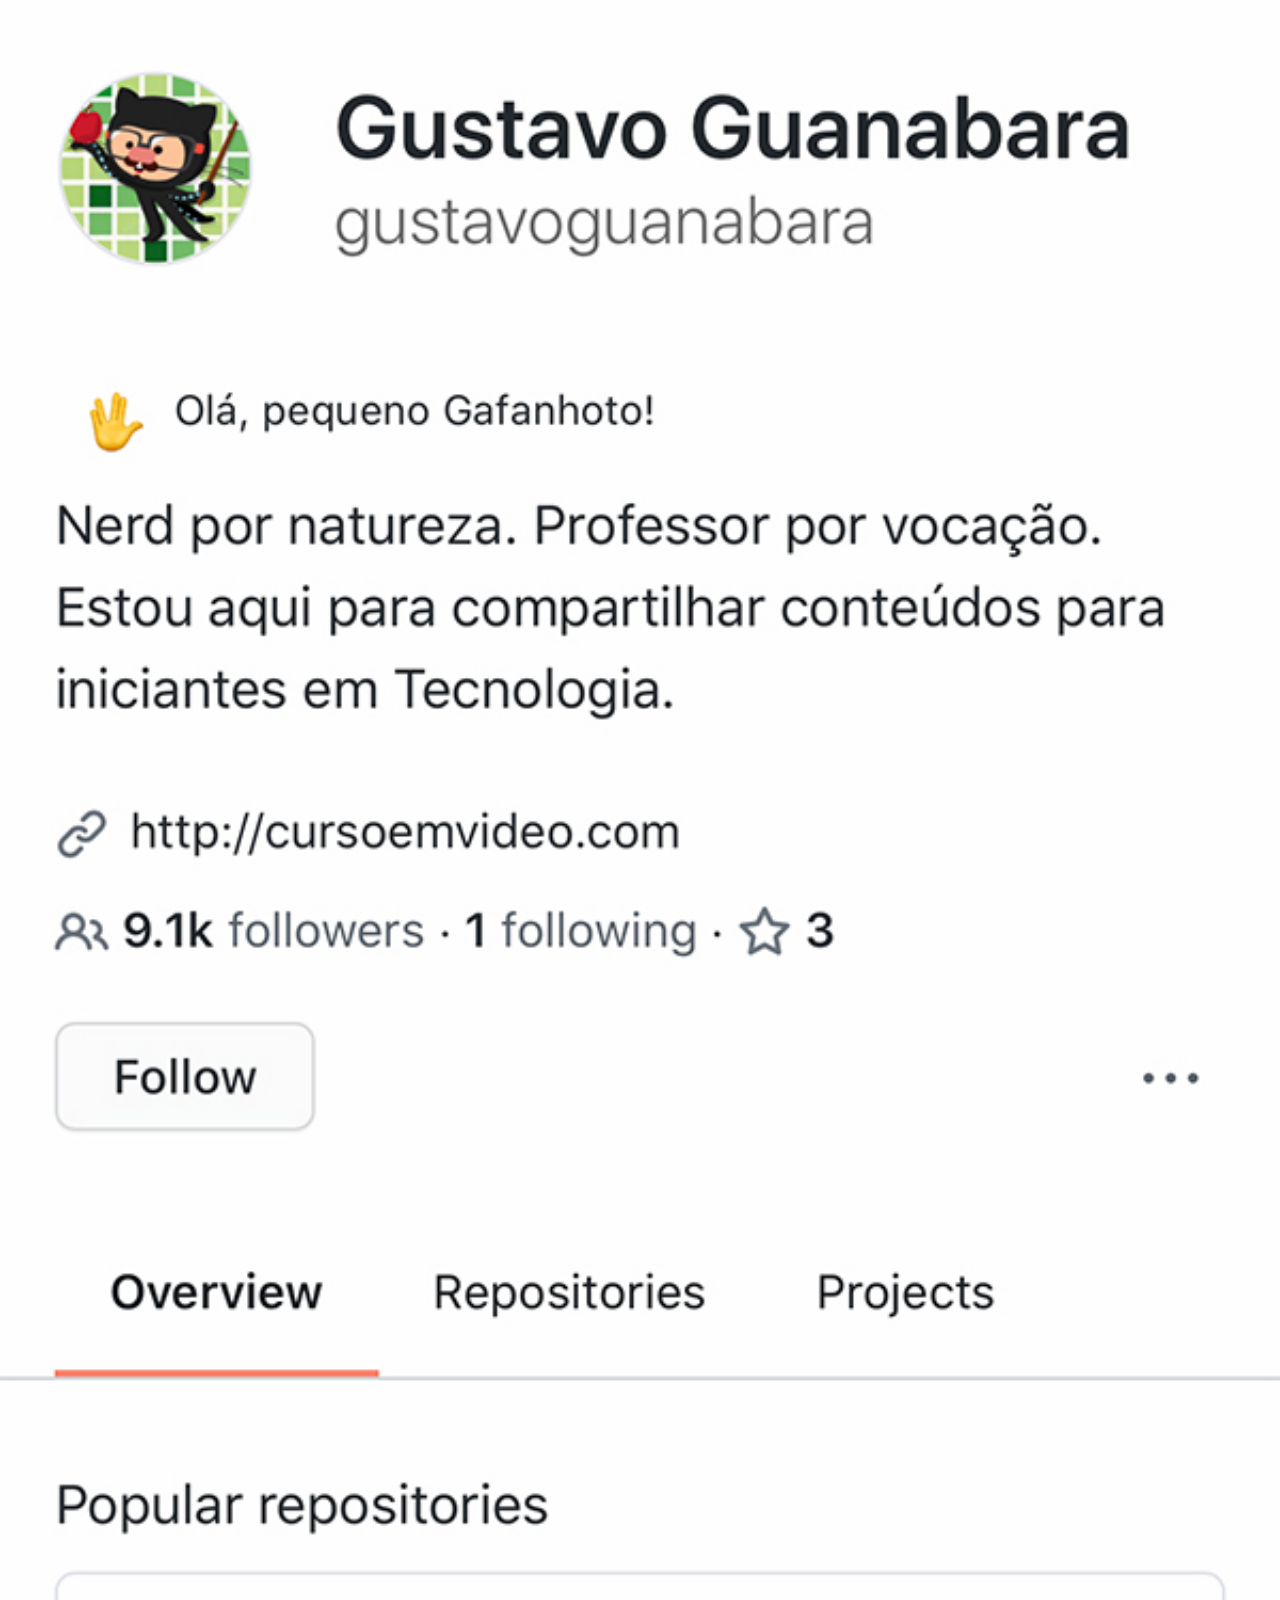
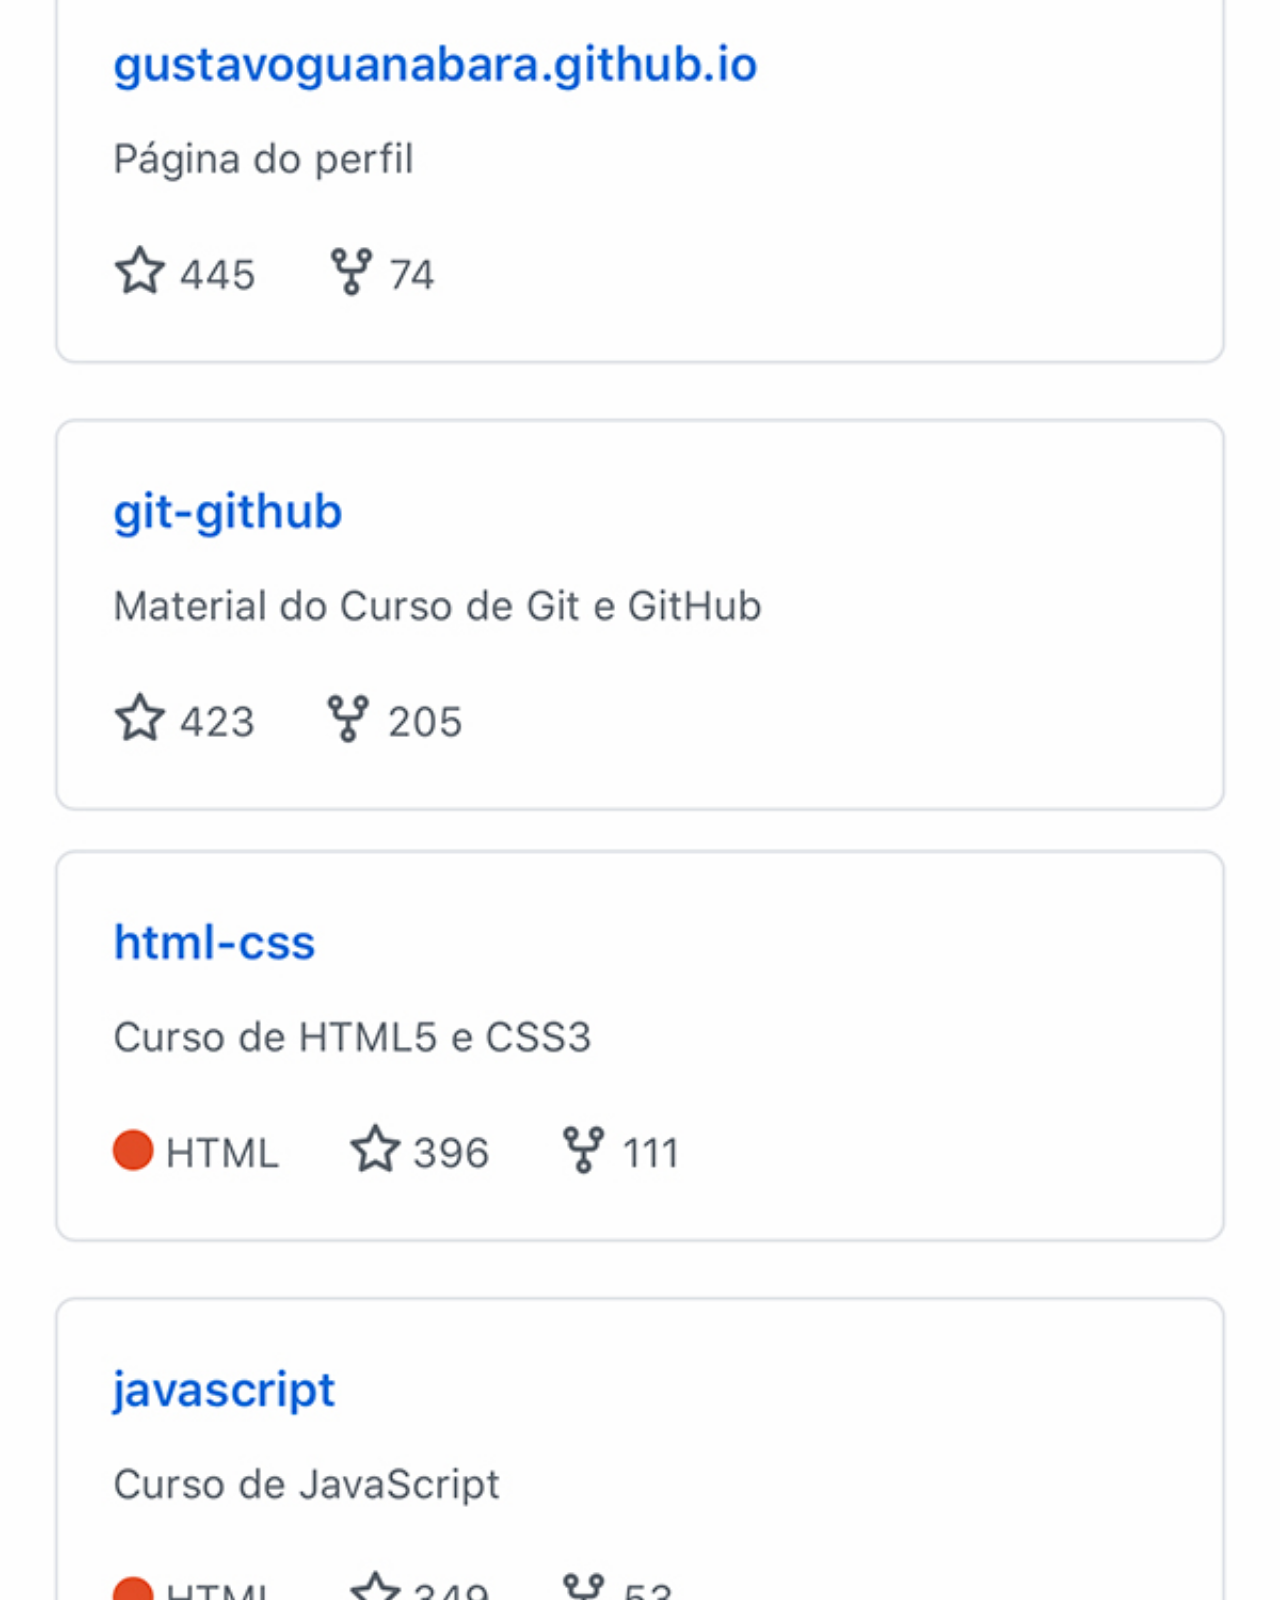
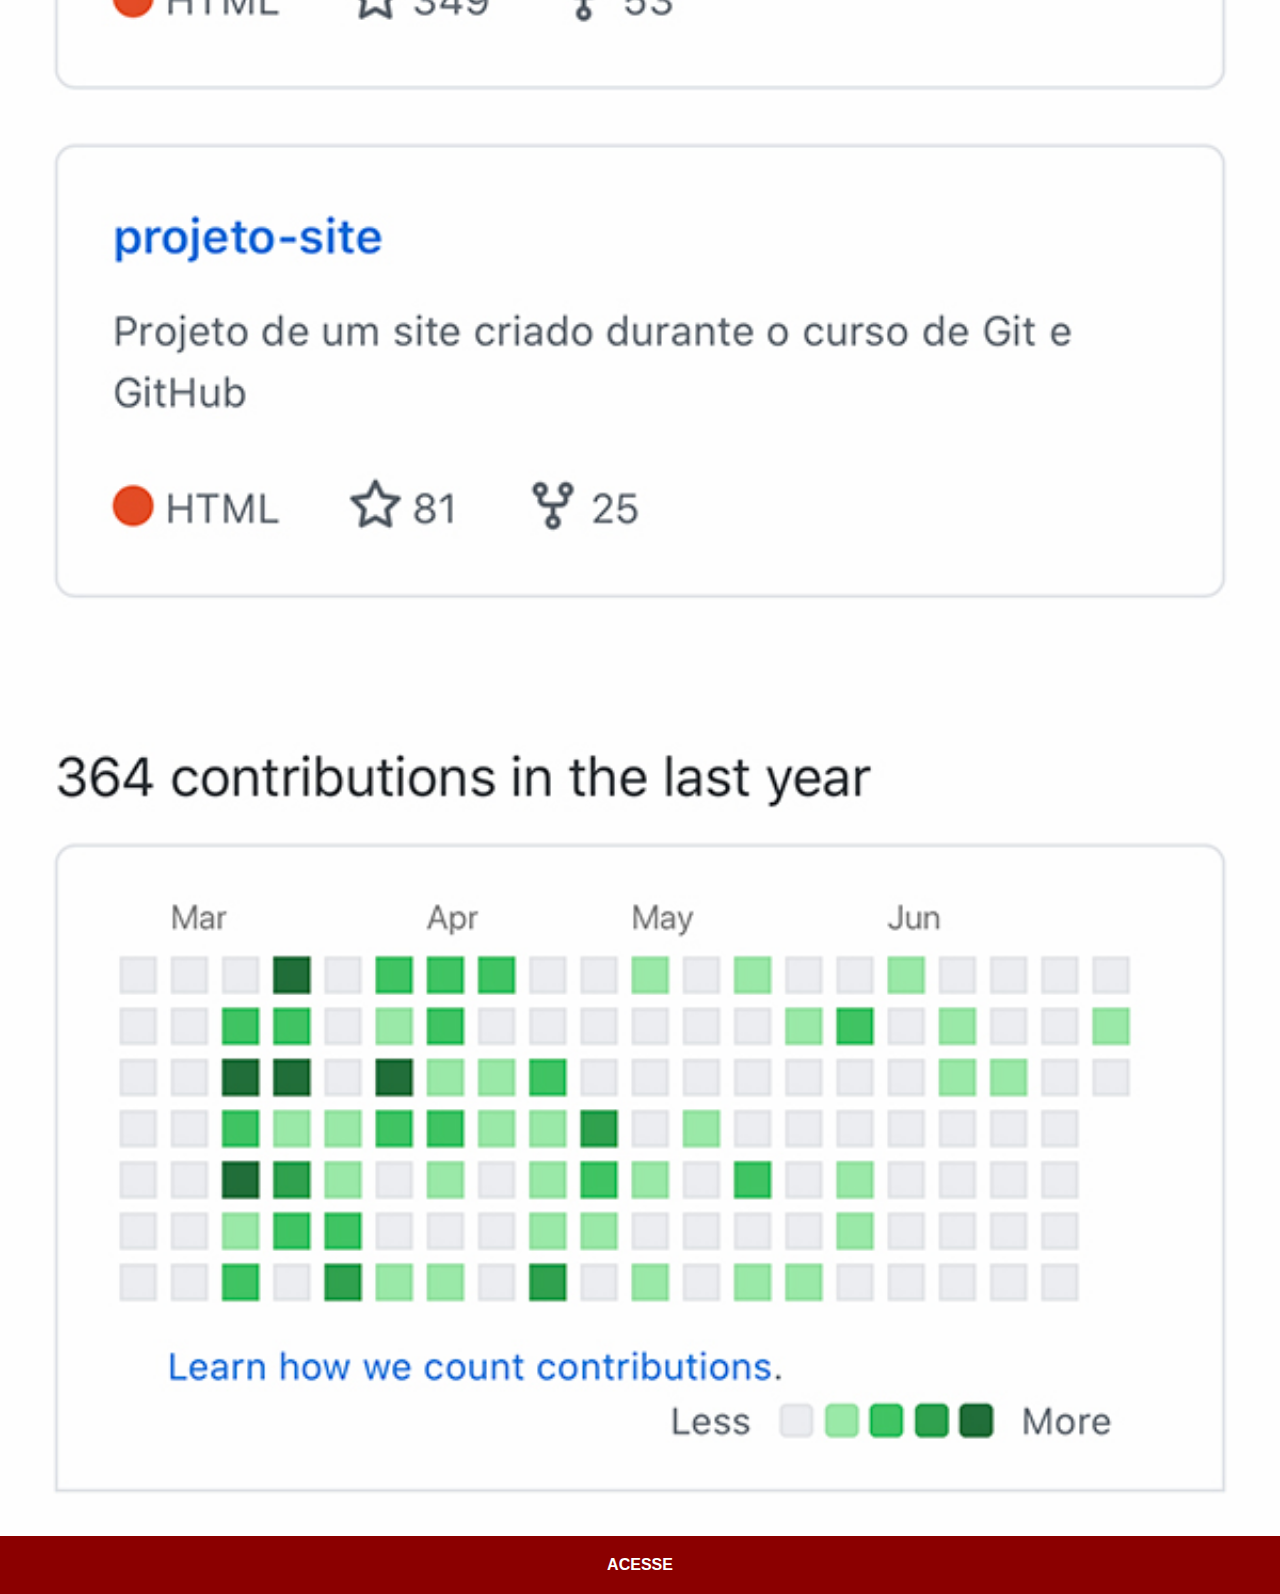
==== github.html @ da14ab11 "Adicionei links para as redes sociais" ====
<!DOCTYPE html>
<html lang="pt-br">
<head>
    <meta charset="UTF-8">
    <meta http-equiv="X-UA-Compatible" content="IE=edge">
    <meta name="viewport" content="width=device-width, initial-scale=1.0">
    <link rel="stylesheet" href="estilos/social.css">
    <title>GitHub</title>
</head>
<body>
    <img src="pacote-d013/imagens/tela-github.jpg" alt="GitHub">
    <a href="https://github.com/denisfalves" target="_blank"> ACESSE </a>
</body>
</html>
---- estilos/social.css ----
@charset "UTF-8";

* {
        margin: 0px;
        padding: 0px;
        font-family: Arial, Helvetica, sans-serif;
    }

    ::-webkit-scrollbar {
        width: 0px;
        height: 0px;
    }

    img {
        width: 100vw;
    }

    a {
        display: block;
        background-color: darkred;
        padding: 20px;
        color: white;
        text-align: center;
        font-weight: bolder;
        text-decoration: none;
    }

    a:hover {
        background-color: red;
    }
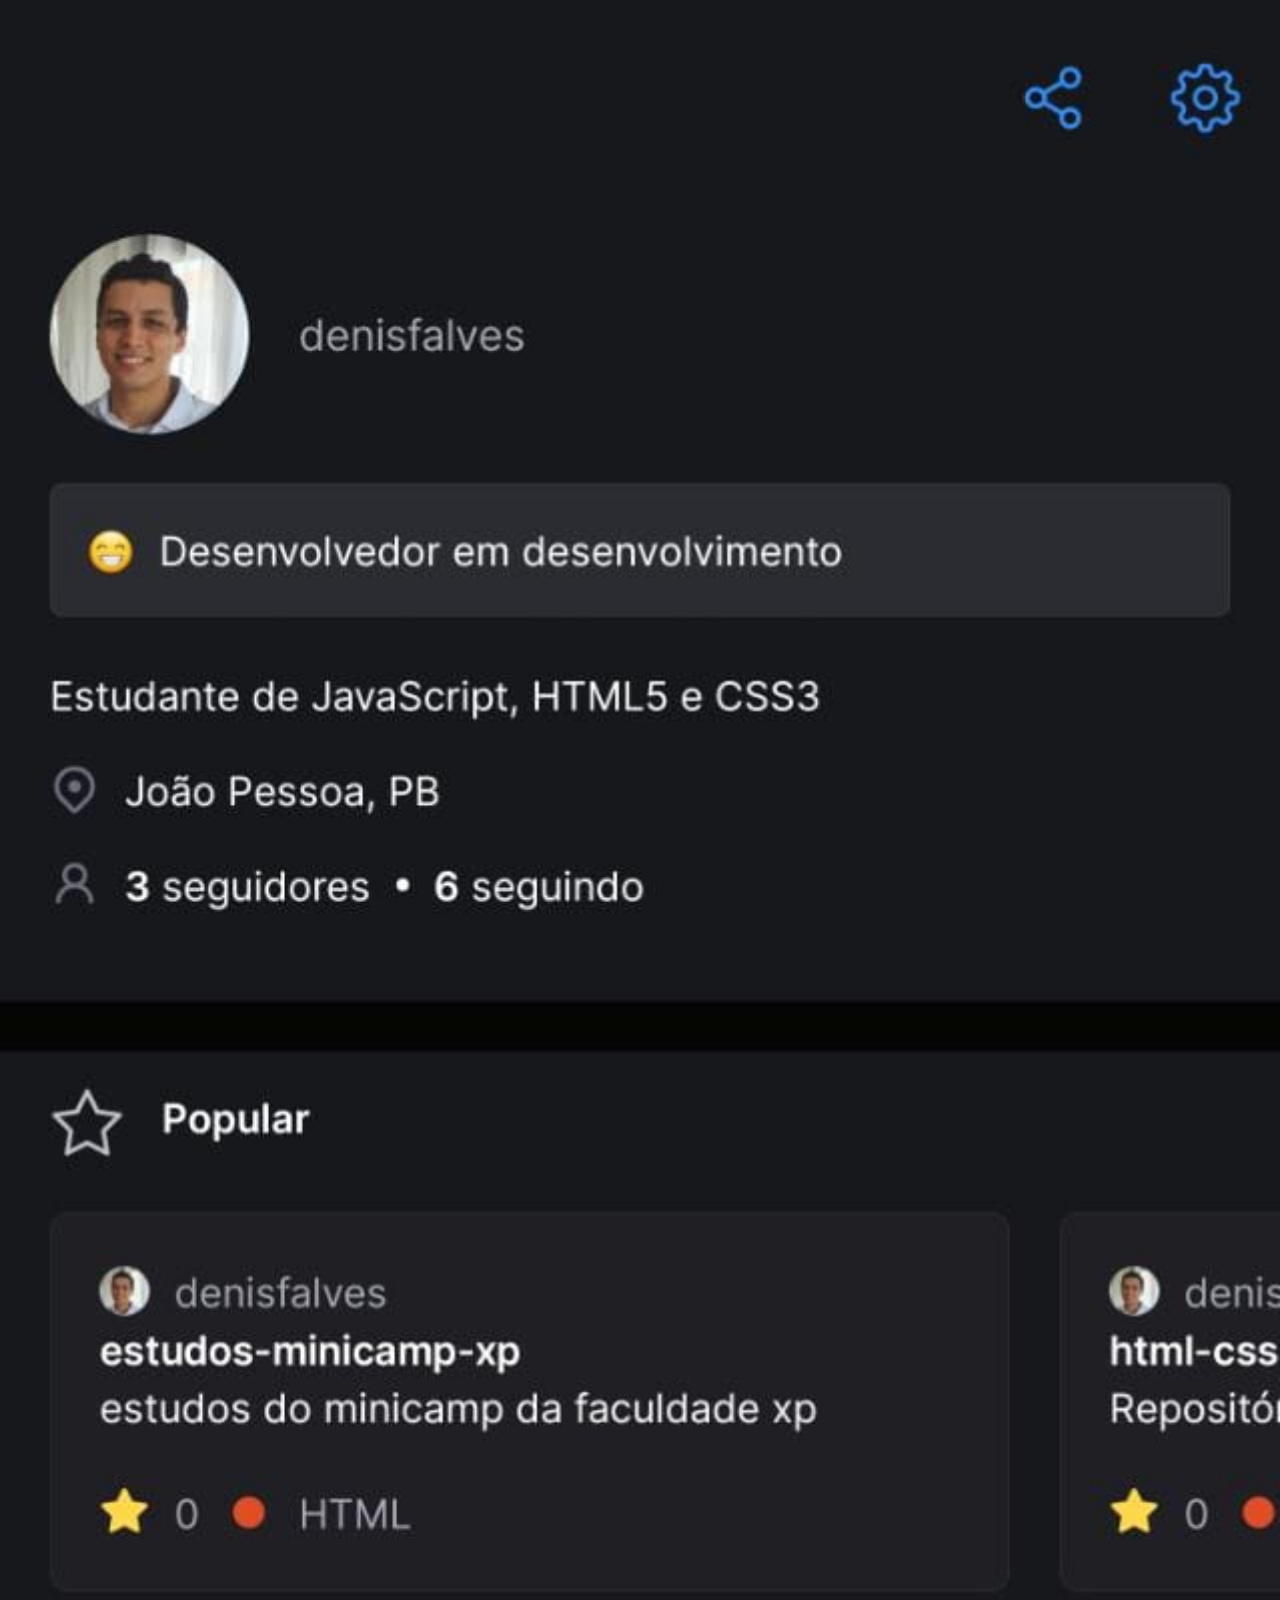
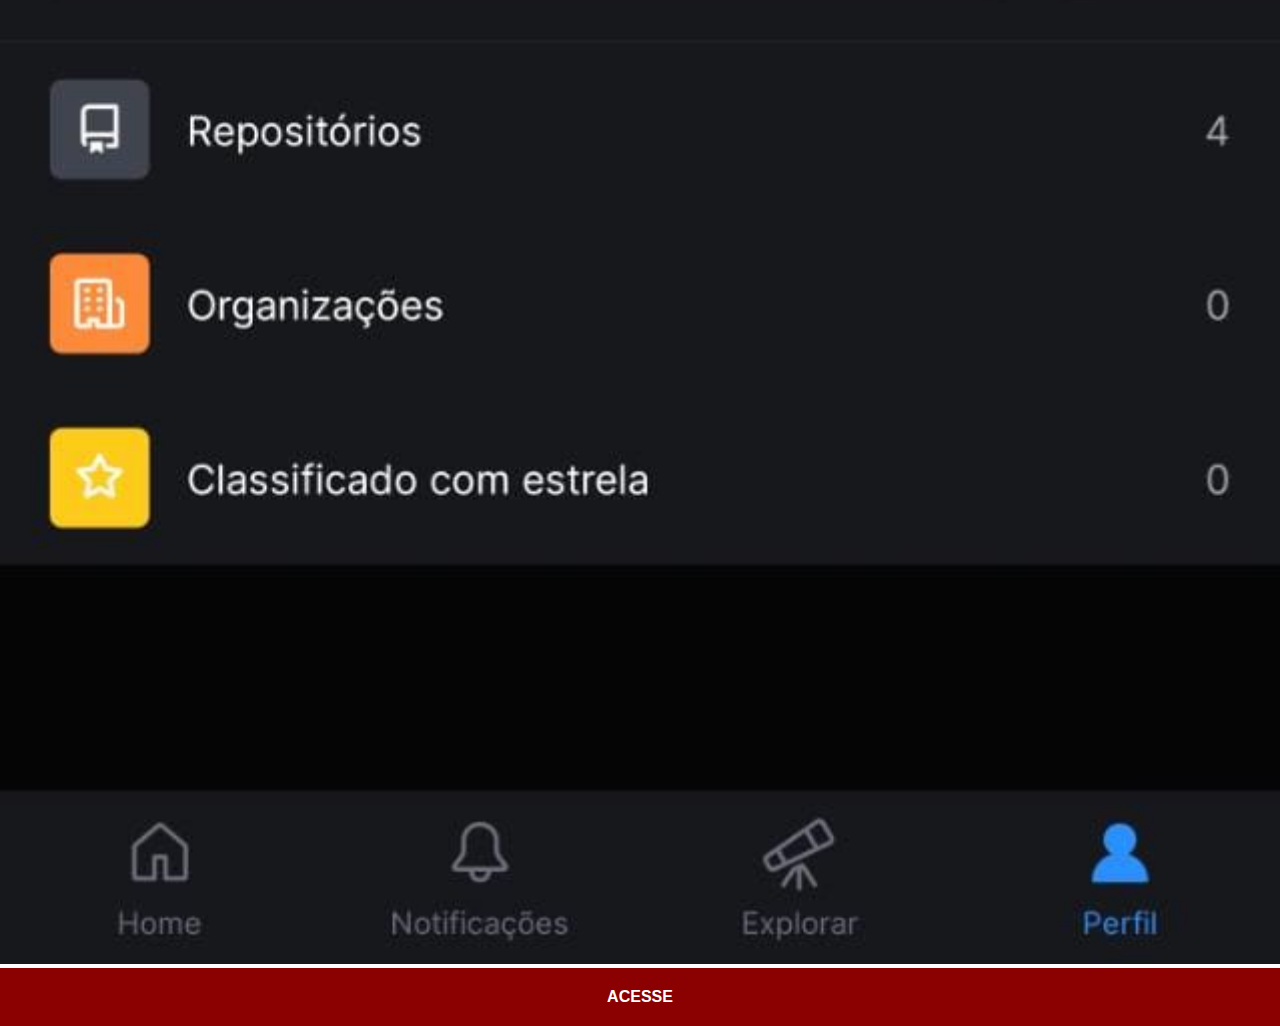
==== commit 495c92e7: "redes sociais" ====
--- a/github.html
+++ b/github.html
@@ -8,7 +8,7 @@
     <title>GitHub</title>
 </head>
 <body>
-    <img src="pacote-d013/imagens/tela-github.jpg" alt="GitHub">
+    <img src="pacote-d013/imagens/github-denis.jpg" alt="GitHub">
     <a href="https://github.com/denisfalves" target="_blank"> ACESSE </a>
 </body>
 </html>